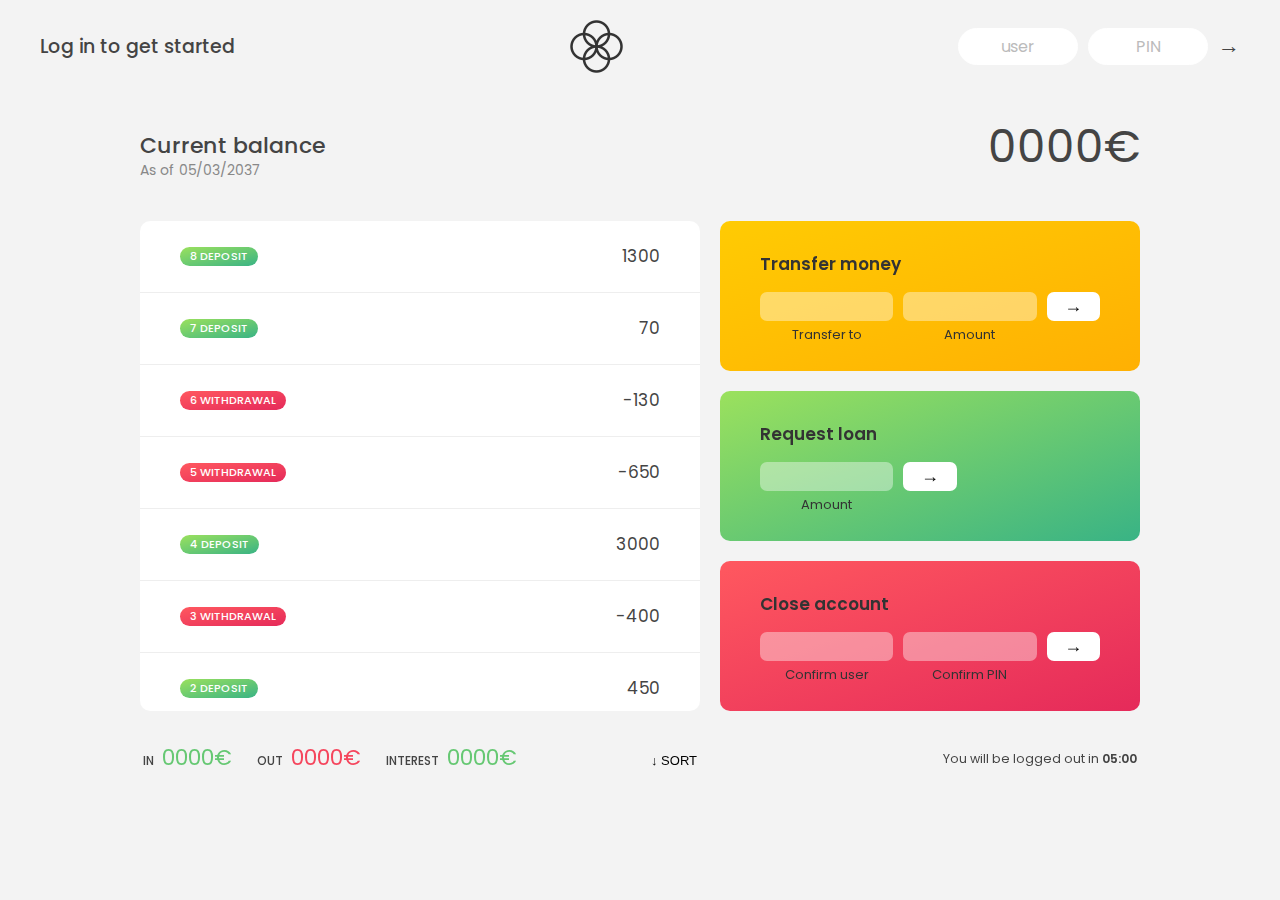
==== arrays/index.html @ fe9adb3f "arrays part 1, bankist starter file" ====
<!DOCTYPE html>
<html lang="en">
  <head>
    <meta charset="UTF-8" />
    <meta name="viewport" content="width=device-width, initial-scale=1.0" />
    <meta http-equiv="X-UA-Compatible" content="ie=edge" />
    <link rel="shortcut icon" type="image/png" href="./icon.png" />

    <link
      href="https://fonts.googleapis.com/css?family=Poppins:400,500,600&display=swap"
      rel="stylesheet"
    />

    <link rel="stylesheet" href="style.css" />
    <title>Bankist</title>
    <!-- <script src="./lectures.js" defer></script> -->
  </head>
  <body>
    <!-- TOP NAVIGATION -->
    <nav>
      <p class="welcome">Log in to get started</p>
      <img src="logo.png" alt="Logo" class="logo" />
      <form class="login">
        <input
          type="text"
          placeholder="user"
          class="login__input login__input--user"
        />
        <!-- In practice, use type="password" -->
        <input
          type="text"
          placeholder="PIN"
          maxlength="4"
          class="login__input login__input--pin"
        />
        <button class="login__btn">&rarr;</button>
      </form>
    </nav>

    <main class="app">
      <!-- BALANCE -->
      <div class="balance">
        <div>
          <p class="balance__label">Current balance</p>
          <p class="balance__date">
            As of <span class="date">05/03/2037</span>
          </p>
        </div>
        <p class="balance__value">0000€</p>
      </div>

      <!-- MOVEMENTS -->
      <div class="movements">
        <div class="movements__row">
          <div class="movements__type movements__type--deposit">2 deposit</div>
          <div class="movements__date">3 days ago</div>
          <div class="movements__value">4 000€</div>
        </div>
        <div class="movements__row">
          <div class="movements__type movements__type--withdrawal">
            1 withdrawal
          </div>
          <div class="movements__date">24/01/2037</div>
          <div class="movements__value">-378€</div>
        </div>
      </div>

      <!-- SUMMARY -->
      <div class="summary">
        <p class="summary__label">In</p>
        <p class="summary__value summary__value--in">0000€</p>
        <p class="summary__label">Out</p>
        <p class="summary__value summary__value--out">0000€</p>
        <p class="summary__label">Interest</p>
        <p class="summary__value summary__value--interest">0000€</p>
        <button class="btn--sort">&downarrow; SORT</button>
      </div>

      <!-- OPERATION: TRANSFERS -->
      <div class="operation operation--transfer">
        <h2>Transfer money</h2>
        <form class="form form--transfer">
          <input type="text" class="form__input form__input--to" />
          <input type="number" class="form__input form__input--amount" />
          <button class="form__btn form__btn--transfer">&rarr;</button>
          <label class="form__label">Transfer to</label>
          <label class="form__label">Amount</label>
        </form>
      </div>

      <!-- OPERATION: LOAN -->
      <div class="operation operation--loan">
        <h2>Request loan</h2>
        <form class="form form--loan">
          <input type="number" class="form__input form__input--loan-amount" />
          <button class="form__btn form__btn--loan">&rarr;</button>
          <label class="form__label form__label--loan">Amount</label>
        </form>
      </div>

      <!-- OPERATION: CLOSE -->
      <div class="operation operation--close">
        <h2>Close account</h2>
        <form class="form form--close">
          <input type="text" class="form__input form__input--user" />
          <input
            type="password"
            maxlength="6"
            class="form__input form__input--pin"
          />
          <button class="form__btn form__btn--close">&rarr;</button>
          <label class="form__label">Confirm user</label>
          <label class="form__label">Confirm PIN</label>
        </form>
      </div>

      <!-- LOGOUT TIMER -->
      <p class="logout-timer">
        You will be logged out in <span class="timer">05:00</span>
      </p>
    </main>

    <!-- <footer>
      &copy; by Jonas Schmedtmann. Don't claim as your own :)
    </footer> -->

    <script src="script.js"></script>
  </body>
</html>
---- arrays/style.css ----
/*
 * Use this CSS to learn some intersting techniques,
 * in case you're wondering how I built the UI.
 * Have fun! 😁
 */

* {
  margin: 0;
  padding: 0;
  box-sizing: inherit;
}

html {
  font-size: 62.5%;
  box-sizing: border-box;
}

body {
  font-family: "Poppins", sans-serif;
  color: #444;
  background-color: #f3f3f3;
  height: 100vh;
  padding: 2rem;
}

nav {
  display: flex;
  justify-content: space-between;
  align-items: center;
  padding: 0 2rem;
}

.welcome {
  font-size: 1.9rem;
  font-weight: 500;
}

.logo {
  height: 5.25rem;
}

.login {
  display: flex;
}

.login__input {
  border: none;
  padding: 0.5rem 2rem;
  font-size: 1.6rem;
  font-family: inherit;
  text-align: center;
  width: 12rem;
  border-radius: 10rem;
  margin-right: 1rem;
  color: inherit;
  border: 1px solid #fff;
  transition: all 0.3s;
}

.login__input:focus {
  outline: none;
  border: 1px solid #ccc;
}

.login__input::placeholder {
  color: #bbb;
}

.login__btn {
  border: none;
  background: none;
  font-size: 2.2rem;
  color: inherit;
  cursor: pointer;
  transition: all 0.3s;
}

.login__btn:hover,
.login__btn:focus,
.btn--sort:hover,
.btn--sort:focus {
  outline: none;
  color: #777;
}

/* MAIN */
.app {
  position: relative;
  max-width: 100rem;
  margin: 4rem auto;
  display: grid;
  grid-template-columns: 4fr 3fr;
  grid-template-rows: auto repeat(3, 15rem) auto;
  gap: 2rem;

  /* NOTE This creates the fade in/out anumation */
  /* opacity: 0; */
  transition: all 1s;
}

.balance {
  grid-column: 1 / span 2;
  display: flex;
  align-items: flex-end;
  justify-content: space-between;
  margin-bottom: 2rem;
}

.balance__label {
  font-size: 2.2rem;
  font-weight: 500;
  margin-bottom: -0.2rem;
}

.balance__date {
  font-size: 1.4rem;
  color: #888;
}

.balance__value {
  font-size: 4.5rem;
  font-weight: 400;
}

/* MOVEMENTS */
.movements {
  grid-row: 2 / span 3;
  background-color: #fff;
  border-radius: 1rem;
  overflow: scroll;
}

.movements__row {
  padding: 2.25rem 4rem;
  display: flex;
  align-items: center;
  border-bottom: 1px solid #eee;
}

.movements__type {
  font-size: 1.1rem;
  text-transform: uppercase;
  font-weight: 500;
  color: #fff;
  padding: 0.1rem 1rem;
  border-radius: 10rem;
  margin-right: 2rem;
}

.movements__date {
  font-size: 1.1rem;
  text-transform: uppercase;
  font-weight: 500;
  color: #666;
}

.movements__type--deposit {
  background-image: linear-gradient(to top left, #39b385, #9be15d);
}

.movements__type--withdrawal {
  background-image: linear-gradient(to top left, #e52a5a, #ff585f);
}

.movements__value {
  font-size: 1.7rem;
  margin-left: auto;
}

/* SUMMARY */
.summary {
  grid-row: 5 / 6;
  display: flex;
  align-items: baseline;
  padding: 0 0.3rem;
  margin-top: 1rem;
}

.summary__label {
  font-size: 1.2rem;
  font-weight: 500;
  text-transform: uppercase;
  margin-right: 0.8rem;
}

.summary__value {
  font-size: 2.2rem;
  margin-right: 2.5rem;
}

.summary__value--in,
.summary__value--interest {
  color: #66c873;
}

.summary__value--out {
  color: #f5465d;
}

.btn--sort {
  margin-left: auto;
  border: none;
  background: none;
  font-size: 1.3rem;
  font-weight: 500;
  cursor: pointer;
}

/* OPERATIONS */
.operation {
  border-radius: 1rem;
  padding: 3rem 4rem;
  color: #333;
}

.operation--transfer {
  background-image: linear-gradient(to top left, #ffb003, #ffcb03);
}

.operation--loan {
  background-image: linear-gradient(to top left, #39b385, #9be15d);
}

.operation--close {
  background-image: linear-gradient(to top left, #e52a5a, #ff585f);
}

h2 {
  margin-bottom: 1.5rem;
  font-size: 1.7rem;
  font-weight: 600;
  color: #333;
}

.form {
  display: grid;
  grid-template-columns: 2.5fr 2.5fr 1fr;
  grid-template-rows: auto auto;
  gap: 0.4rem 1rem;
}

/* Exceptions for interst */
.form.form--loan {
  grid-template-columns: 2.5fr 1fr 2.5fr;
}
.form__label--loan {
  grid-row: 2;
}
/* End exceptions */

.form__input {
  width: 100%;
  border: none;
  background-color: rgba(255, 255, 255, 0.4);
  font-family: inherit;
  font-size: 1.5rem;
  text-align: center;
  color: #333;
  padding: 0.3rem 1rem;
  border-radius: 0.7rem;
  transition: all 0.3s;
}

.form__input:focus {
  outline: none;
  background-color: rgba(255, 255, 255, 0.6);
}

.form__label {
  font-size: 1.3rem;
  text-align: center;
}

.form__btn {
  border: none;
  border-radius: 0.7rem;
  font-size: 1.8rem;
  background-color: #fff;
  cursor: pointer;
  transition: all 0.3s;
}

.form__btn:focus {
  outline: none;
  background-color: rgba(255, 255, 255, 0.8);
}

.logout-timer {
  padding: 0 0.3rem;
  margin-top: 1.9rem;
  text-align: right;
  font-size: 1.25rem;
}

.timer {
  font-weight: 600;
}
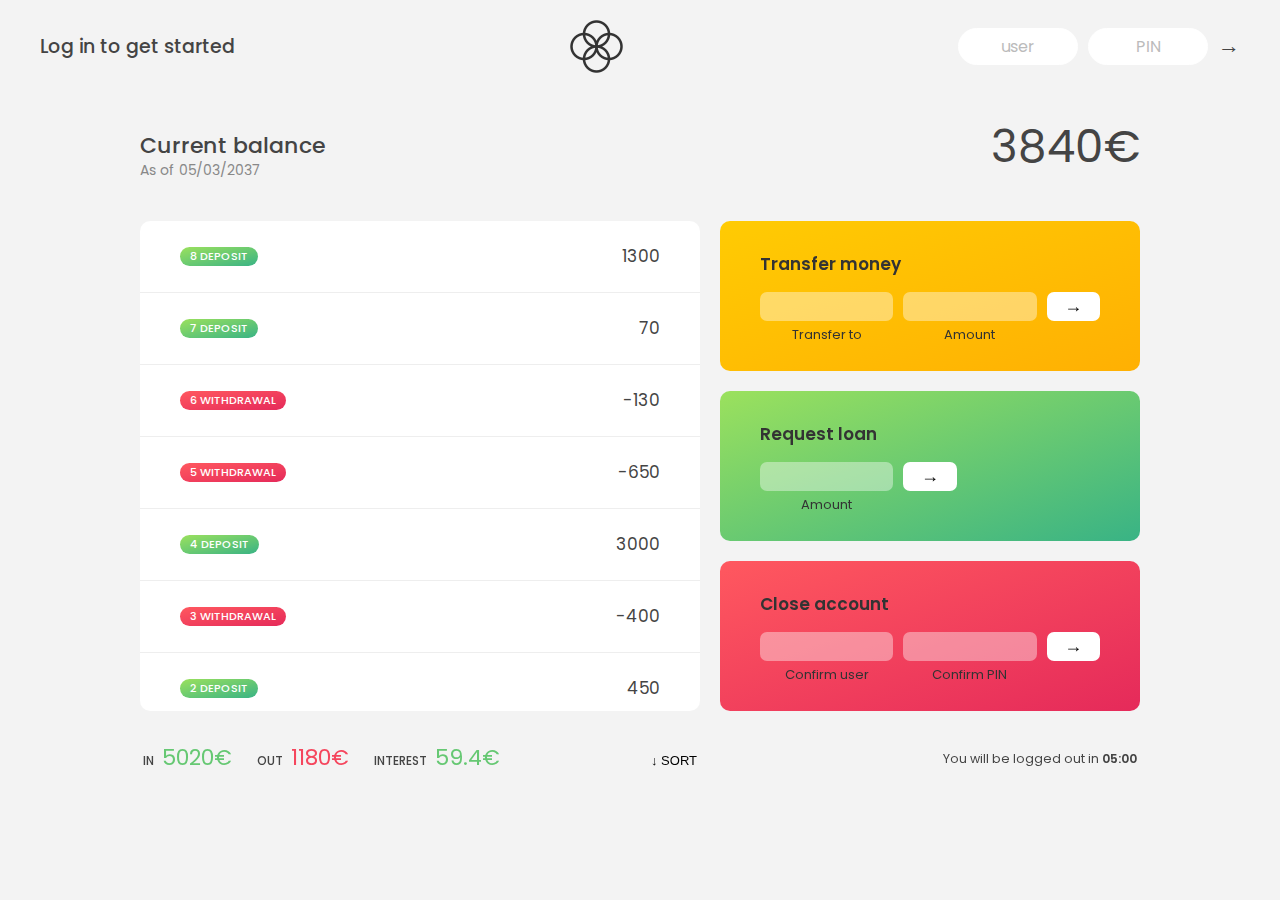
==== commit f1fa31c6: "arrays part 2, data transformation methods" ====
--- a/arrays/index.html
+++ b/arrays/index.html
@@ -13,7 +13,7 @@
 
     <link rel="stylesheet" href="style.css" />
     <title>Bankist</title>
-    <!-- <script src="./lectures.js" defer></script> -->
+    <script src="./lectures.js" defer></script>
   </head>
   <body>
     <!-- TOP NAVIGATION -->
